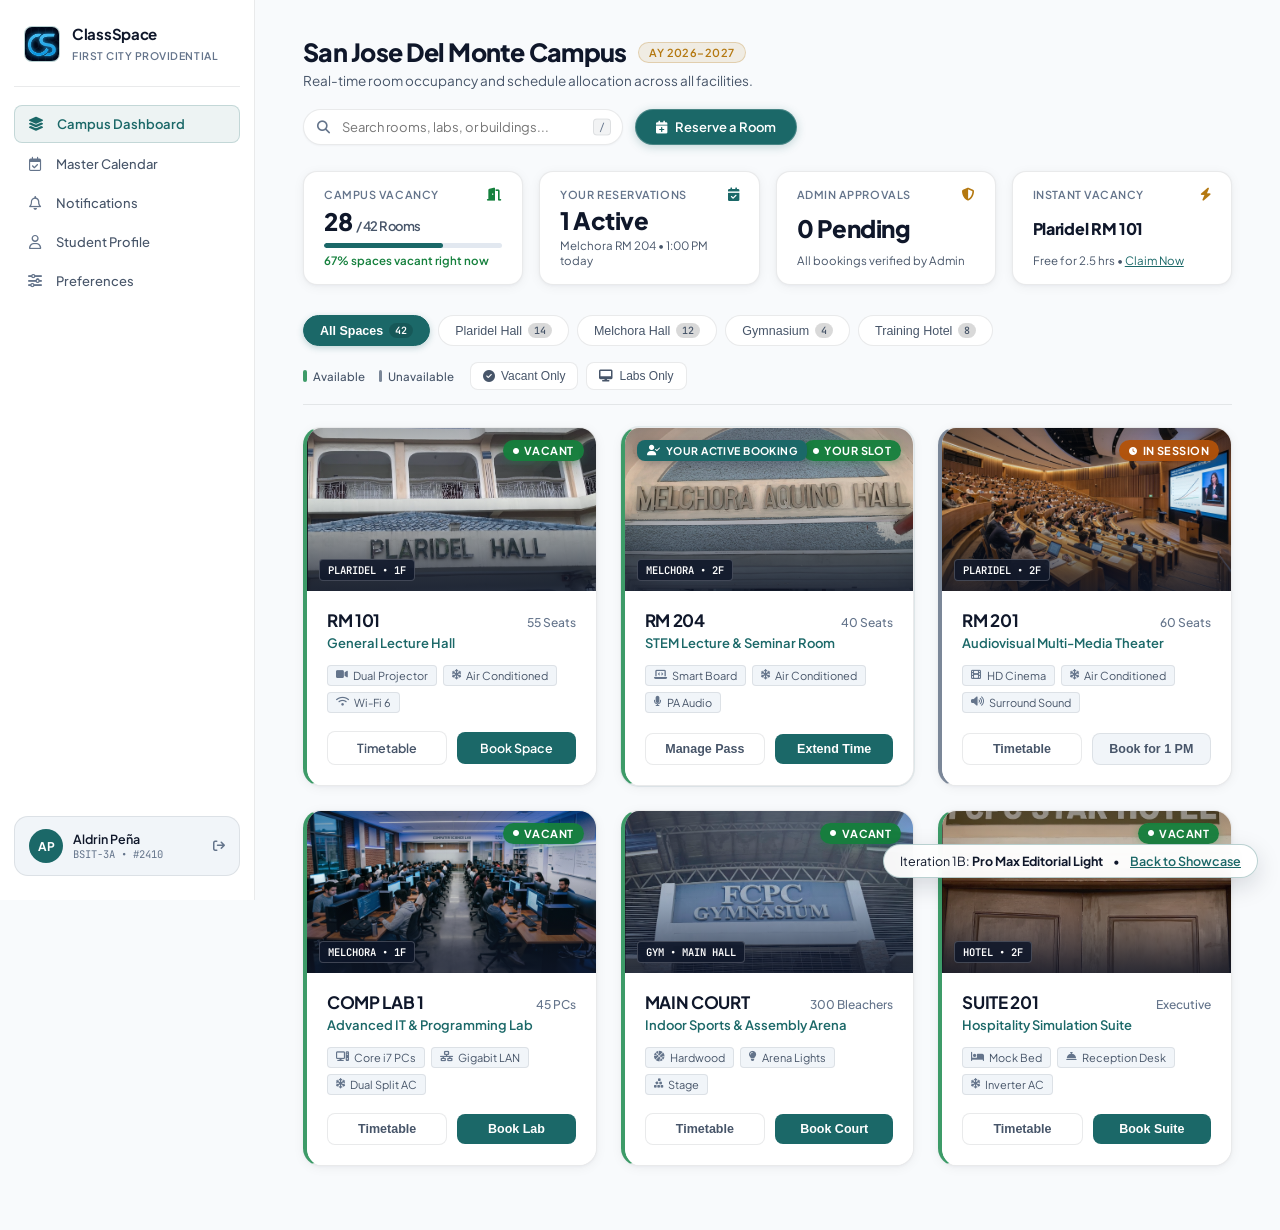
==== mockups/iteration_1_pro_max_light.html @ c7dbfd45 "fix: eliminate image 404s and map diverse campus room and hall photography" ====
<!DOCTYPE html>
<html lang="en">
<head>
    <meta charset="UTF-8">
    <meta name="viewport" content="width=device-width, initial-scale=1.0">
    <title>ClassSpace — Pro Max Editorial Light (Collegiate Ivory)</title>
    <link rel="preconnect" href="https://fonts.googleapis.com">
    <link rel="preconnect" href="https://fonts.gstatic.com" crossorigin>
    <link href="https://fonts.googleapis.com/css2?family=Plus+Jakarta+Sans:wght@400;500;600;700;800&family=JetBrains+Mono:wght@400;500;600&display=swap" rel="stylesheet">
    <link rel="stylesheet" href="https://cdnjs.cloudflare.com/ajax/libs/font-awesome/6.5.2/css/all.min.css">
    <style>
        :root {
            /* UI/UX Pro Max - Editorial Chalk & Collegiate Deep Teal */
            --bg-base: #F8FAFC;
            --bg-surface: #FFFFFF;
            --bg-card: #FFFFFF;
            --bg-card-hover: #F1F5F9;
            --bg-elevated: #F1F5F9;
            --bg-input: #FFFFFF;
            --border: rgba(15, 23, 42, 0.09);
            --border-hover: rgba(32, 117, 117, 0.5);
            --brand-teal: #1B6868;
            --brand-teal-light: #248282;
            --brand-teal-dim: rgba(27, 104, 104, 0.08);
            --brand-teal-glow: rgba(27, 104, 104, 0.2);
            --brand-gold: #B47810;
            --brand-gold-dim: rgba(180, 120, 16, 0.1);
            --text-high: #0F172A;
            --text-mid: #475569;
            --text-low: #64748B;
            --status-green: #15803D;
            --status-green-dim: rgba(21, 128, 61, 0.12);
            --status-amber: #B45309;
            --status-amber-dim: rgba(180, 83, 9, 0.12);
            --radius-xs: 6px;
            --radius-sm: 8px;
            --radius-md: 14px;
            --radius-lg: 18px;
            --radius-full: 9999px;
            --shadow-subtle: 0 2px 12px rgba(15, 23, 42, 0.05), 0 1px 3px rgba(15, 23, 42, 0.04);
            --shadow-float: 0 12px 28px -4px rgba(15, 23, 42, 0.12);
            --transition-smooth: all 0.22s cubic-bezier(0.16, 1, 0.3, 1);
        }

        * { margin: 0; padding: 0; box-sizing: border-box; }

        body {
            font-family: 'Plus Jakarta Sans', -apple-system, BlinkMacSystemFont, sans-serif;
            background-color: var(--bg-base);
            color: var(--text-high);
            min-height: 100vh;
            display: flex;
            overflow-x: hidden;
            -webkit-font-smoothing: antialiased;
        }

        *:focus-visible {
            outline: 2px solid var(--brand-teal);
            outline-offset: 2px;
        }

        .app-shell {
            display: flex;
            width: 100%;
            min-height: 100vh;
        }

        /* --- Sidebar Navigation --- */
        .sidebar {
            width: 255px;
            background-color: var(--bg-surface);
            border-right: 1px solid var(--border);
            display: flex;
            flex-direction: column;
            padding: 24px 14px;
            position: sticky;
            top: 0;
            height: 100vh;
            flex-shrink: 0;
            z-index: 20;
        }

        .brand-header {
            display: flex;
            align-items: center;
            gap: 12px;
            padding: 0 10px 22px;
            border-bottom: 1px solid var(--border);
            margin-bottom: 18px;
        }

        .brand-logo {
            width: 36px;
            height: 36px;
            border-radius: var(--radius-sm);
            background: var(--brand-teal-dim);
            border: 1px solid rgba(27, 104, 104, 0.25);
            display: flex;
            align-items: center;
            justify-content: center;
            overflow: hidden;
        }

        .brand-logo img {
            width: 100%;
            height: 100%;
            object-fit: cover;
        }

        .brand-info h2 {
            font-size: 15px;
            font-weight: 700;
            letter-spacing: -0.02em;
            color: var(--text-high);
        }

        .brand-info span {
            font-size: 10.5px;
            color: var(--text-low);
            font-weight: 600;
            letter-spacing: 0.05em;
            text-transform: uppercase;
        }

        .nav-list {
            display: flex;
            flex-direction: column;
            gap: 3px;
            flex: 1;
        }

        .nav-link {
            display: flex;
            align-items: center;
            gap: 12px;
            padding: 10px 12px;
            border-radius: var(--radius-sm);
            color: var(--text-mid);
            text-decoration: none;
            font-size: 13px;
            font-weight: 500;
            transition: var(--transition-smooth);
        }

        .nav-link i {
            width: 18px;
            font-size: 14px;
            text-align: center;
            color: var(--text-low);
            transition: var(--transition-smooth);
        }

        .nav-link:hover {
            color: var(--text-high);
            background-color: var(--bg-elevated);
        }

        .nav-link:hover i {
            color: var(--brand-teal);
        }

        .nav-link.active {
            color: var(--brand-teal);
            background-color: var(--brand-teal-dim);
            border: 1px solid rgba(27, 104, 104, 0.2);
            font-weight: 600;
        }

        .nav-link.active i {
            color: var(--brand-teal);
        }

        .sidebar-user {
            padding: 12px 14px;
            background: var(--bg-elevated);
            border: 1px solid var(--border);
            border-radius: var(--radius-md);
            display: flex;
            align-items: center;
            gap: 10px;
        }

        .user-avatar {
            width: 34px;
            height: 34px;
            border-radius: var(--radius-full);
            background: var(--brand-teal);
            color: white;
            display: flex;
            align-items: center;
            justify-content: center;
            font-weight: 700;
            font-size: 12px;
        }

        .user-meta {
            flex: 1;
            min-width: 0;
        }

        .user-name {
            font-size: 12.5px;
            font-weight: 600;
            color: var(--text-high);
            white-space: nowrap;
            overflow: hidden;
            text-overflow: ellipsis;
        }

        .user-sub {
            font-size: 10.5px;
            color: var(--text-low);
            font-family: 'JetBrains Mono', monospace;
        }

        /* --- Main Content --- */
        .main-content {
            flex: 1;
            padding: 36px 48px 64px;
            overflow-y: auto;
            max-width: 1440px;
        }

        /* --- Header --- */
        .page-header {
            display: flex;
            justify-content: space-between;
            align-items: center;
            margin-bottom: 26px;
            gap: 20px;
            flex-wrap: wrap;
        }

        .header-title-group h1 {
            font-size: 25px;
            font-weight: 800;
            letter-spacing: -0.03em;
            color: var(--text-high);
            display: flex;
            align-items: center;
            gap: 12px;
        }

        .header-pill {
            font-size: 11px;
            font-weight: 600;
            letter-spacing: 0.04em;
            text-transform: uppercase;
            padding: 3px 10px;
            background: var(--brand-gold-dim);
            color: var(--brand-gold);
            border-radius: var(--radius-full);
            border: 1px solid rgba(180, 120, 16, 0.25);
        }

        .header-title-group p {
            font-size: 13.5px;
            color: var(--text-mid);
            margin-top: 4px;
        }

        .header-actions {
            display: flex;
            align-items: center;
            gap: 12px;
        }

        .search-pill-box {
            position: relative;
            width: 320px;
        }

        .search-pill-box i {
            position: absolute;
            left: 14px;
            top: 50%;
            transform: translateY(-50%);
            color: var(--text-low);
            font-size: 13px;
        }

        .search-input {
            width: 100%;
            background: var(--bg-surface);
            border: 1px solid var(--border);
            border-radius: var(--radius-full);
            padding: 9px 38px 9px 38px;
            font-size: 13px;
            color: var(--text-high);
            font-family: inherit;
            outline: none;
            transition: var(--transition-smooth);
            box-shadow: 0 1px 2px rgba(15, 23, 42, 0.04);
        }

        .search-input:focus {
            border-color: var(--brand-teal);
            box-shadow: 0 0 0 3px var(--brand-teal-dim);
        }

        .search-kbd {
            position: absolute;
            right: 12px;
            top: 50%;
            transform: translateY(-50%);
            font-size: 10px;
            font-family: 'JetBrains Mono', monospace;
            color: var(--text-low);
            background: rgba(15, 23, 42, 0.05);
            padding: 1px 5px;
            border-radius: 4px;
            border: 1px solid var(--border);
        }

        .btn-primary-reserve {
            display: inline-flex;
            align-items: center;
            gap: 8px;
            background: var(--brand-teal);
            color: white;
            padding: 9px 20px;
            border-radius: var(--radius-full);
            font-size: 13px;
            font-weight: 600;
            text-decoration: none;
            border: 1px solid rgba(255, 255, 255, 0.2);
            box-shadow: 0 2px 10px rgba(27, 104, 104, 0.25);
            transition: var(--transition-smooth);
            cursor: pointer;
        }

        .btn-primary-reserve:hover {
            background: var(--brand-teal-light);
            transform: translateY(-1px);
            box-shadow: 0 6px 16px var(--brand-teal-glow);
        }

        .btn-primary-reserve:active {
            transform: scale(0.97) translateY(1px);
        }

        /* --- KPI Strip --- */
        .kpi-strip {
            display: grid;
            grid-template-columns: repeat(4, 1fr);
            gap: 16px;
            margin-bottom: 30px;
        }

        .kpi-card {
            background: var(--bg-surface);
            border: 1px solid var(--border);
            border-radius: var(--radius-md);
            padding: 16px 20px;
            display: flex;
            flex-direction: column;
            justify-content: space-between;
            box-shadow: var(--shadow-subtle);
            transition: var(--transition-smooth);
        }

        .kpi-card:hover {
            border-color: rgba(15, 23, 42, 0.18);
            transform: translateY(-2px);
            box-shadow: 0 6px 18px rgba(15, 23, 42, 0.08);
        }

        .kpi-top {
            display: flex;
            justify-content: space-between;
            align-items: center;
            margin-bottom: 6px;
        }

        .kpi-title {
            font-size: 11px;
            font-weight: 600;
            text-transform: uppercase;
            letter-spacing: 0.05em;
            color: var(--text-low);
        }

        .kpi-stat {
            font-size: 24px;
            font-weight: 800;
            letter-spacing: -0.02em;
            color: var(--text-high);
            line-height: 1.1;
        }

        .kpi-meter {
            height: 5px;
            background: #E2E8F0;
            border-radius: var(--radius-full);
            overflow: hidden;
            margin-top: 8px;
        }

        .kpi-meter-fill {
            height: 100%;
            width: 67%;
            background: var(--brand-teal);
            border-radius: var(--radius-full);
        }

        .kpi-desc {
            font-size: 11.5px;
            color: var(--status-green);
            font-weight: 600;
            margin-top: 5px;
        }

        /* --- Filter Bar --- */
        .filter-bar {
            display: flex;
            justify-content: space-between;
            align-items: center;
            margin-bottom: 22px;
            gap: 16px;
            flex-wrap: wrap;
            border-bottom: 1px solid var(--border);
            padding-bottom: 14px;
        }

        .pill-group {
            display: flex;
            align-items: center;
            gap: 8px;
            flex-wrap: wrap;
        }

        .pill-tab {
            padding: 7px 16px;
            border-radius: var(--radius-full);
            font-size: 12.5px;
            font-weight: 500;
            color: var(--text-mid);
            background: var(--bg-surface);
            border: 1px solid var(--border);
            cursor: pointer;
            transition: var(--transition-smooth);
            display: inline-flex;
            align-items: center;
            gap: 6px;
        }

        .pill-tab:hover {
            color: var(--text-high);
            border-color: rgba(15, 23, 42, 0.2);
        }

        .pill-tab.active {
            background: var(--brand-teal);
            color: white;
            border-color: var(--brand-teal);
            font-weight: 600;
            box-shadow: 0 2px 6px rgba(27, 104, 104, 0.25);
        }

        .pill-count {
            font-size: 10px;
            font-family: 'JetBrains Mono', monospace;
            background: rgba(0, 0, 0, 0.15);
            padding: 1px 6px;
            border-radius: 10px;
        }

        .quick-toggles {
            display: flex;
            align-items: center;
            gap: 8px;
        }

        .toggle-btn {
            font-size: 12px;
            color: var(--text-mid);
            background: var(--bg-surface);
            border: 1px solid var(--border);
            border-radius: var(--radius-sm);
            padding: 6px 12px;
            cursor: pointer;
            transition: var(--transition-smooth);
            display: inline-flex;
            align-items: center;
            gap: 6px;
        }

        .toggle-btn:hover {
            color: var(--text-high);
            border-color: rgba(15, 23, 42, 0.25);
        }

        .toggle-btn.active-filter {
            color: var(--status-green);
            background: var(--status-green-dim);
            border-color: rgba(21, 128, 61, 0.35);
            font-weight: 600;
        }

        /* --- 3-Column Room Grid --- */
        .rooms-grid {
            display: grid;
            grid-template-columns: repeat(3, 1fr);
            gap: 24px;
        }

        /* Consistent Room Card Shell with 4px Status Edge */
        .room-card {
            background: var(--bg-card);
            border: 1px solid var(--border);
            border-left: 4px solid var(--border); /* Signature status edge */
            border-radius: var(--radius-lg);
            overflow: hidden;
            display: flex;
            flex-direction: column;
            transition: var(--transition-smooth);
            box-shadow: var(--shadow-subtle);
            position: relative;
        }

        /* Status Edge Colors: Green for available, Gray for unavailable */
        .room-card[data-status="vacant"],
        .room-card.room-status-available {
            border-left-color: #3D9B68;
        }

        .room-card[data-status="busy"],
        .room-card.room-status-unavailable {
            border-left-color: #7B8798;
        }

        .room-card:hover {
            border-color: var(--border-hover);
            transform: translateY(-3px);
            box-shadow: var(--shadow-float);
        }

        .room-card[data-status="vacant"]:hover {
            border-left-color: #2e7d52;
            box-shadow: -2px 0 12px rgba(61, 155, 104, 0.3), var(--shadow-float);
        }

        .room-card[data-status="busy"]:hover {
            border-left-color: #64748b;
            box-shadow: -2px 0 10px rgba(123, 135, 152, 0.2), var(--shadow-float);
        }

        /* Room status edge legend */
        .room-status-legend {
            display: inline-flex;
            align-items: center;
            gap: 14px;
            color: var(--text-mid);
            font-size: 11.5px;
            font-weight: 500;
        }

        .legend-item {
            display: inline-flex;
            align-items: center;
            gap: 6px;
            white-space: nowrap;
        }

        .legend-edge-bar {
            width: 3.5px;
            height: 12px;
            border-radius: 2px;
            display: inline-block;
        }

        .legend-edge-available {
            background: #3D9B68;
        }

        .legend-edge-unavailable {
            background: #7B8798;
        }

        .room-card.user-active-space {
            box-shadow: 0 0 0 1px var(--brand-teal-dim), var(--shadow-subtle);
        }

        .active-anchor-badge {
            position: absolute;
            top: 12px;
            left: 12px;
            z-index: 5;
            background: var(--brand-teal);
            color: white;
            font-size: 10.5px;
            font-weight: 700;
            letter-spacing: 0.04em;
            text-transform: uppercase;
            padding: 4px 10px;
            border-radius: var(--radius-sm);
            box-shadow: 0 2px 8px rgba(15, 23, 42, 0.25);
            display: flex;
            align-items: center;
            gap: 6px;
        }

        .card-photo-box {
            position: relative;
            width: 100%;
            aspect-ratio: 16 / 9;
            overflow: hidden;
            background: #E2E8F0;
        }

        .card-photo-box img {
            width: 100%;
            height: 100%;
            object-fit: cover;
            transition: transform 0.5s ease;
            display: block;
        }

        .room-card:hover .card-photo-box img {
            transform: scale(1.04);
        }

        .photo-scrim {
            position: absolute;
            inset: 0;
            background: linear-gradient(180deg, rgba(15,23,42,0.3) 0%, transparent 40%, rgba(15,23,42,0.8) 100%);
            pointer-events: none;
        }

        .hall-pill {
            position: absolute;
            bottom: 10px;
            left: 12px;
            font-size: 10.5px;
            font-family: 'JetBrains Mono', monospace;
            font-weight: 600;
            color: #FFFFFF;
            background: rgba(15, 23, 42, 0.85);
            backdrop-filter: blur(8px);
            padding: 3px 8px;
            border-radius: 4px;
            border: 1px solid rgba(255, 255, 255, 0.2);
            transition: transform 0.35s cubic-bezier(0.16, 1, 0.3, 1);
        }

        .room-card:hover .hall-pill {
            transform: translateY(-50px);
        }

        .status-chip {
            position: absolute;
            top: 12px;
            right: 12px;
            font-size: 11px;
            font-weight: 700;
            letter-spacing: 0.04em;
            padding: 4px 10px;
            border-radius: var(--radius-full);
            display: inline-flex;
            align-items: center;
            gap: 5px;
            backdrop-filter: blur(8px);
        }

        .status-chip.vacant {
            background: rgba(21, 128, 61, 0.95);
            color: #FFFFFF;
            box-shadow: 0 2px 8px rgba(21, 128, 61, 0.3);
        }

        .status-chip.in-session {
            background: rgba(180, 83, 9, 0.95);
            color: #FFFFFF;
            box-shadow: 0 2px 8px rgba(180, 83, 9, 0.3);
        }

        .card-body {
            padding: 18px 20px 20px;
            display: flex;
            flex-direction: column;
            flex: 1;
            position: relative;
            background: #FFFFFF;
            z-index: 4;
            transition: transform 0.35s cubic-bezier(0.16, 1, 0.3, 1);
        }

        .room-card:hover .card-body {
            transform: translateY(-50px);
            margin-bottom: -50px;
        }

        .title-row {
            display: flex;
            justify-content: space-between;
            align-items: baseline;
            margin-bottom: 4px;
        }

        .room-code {
            font-size: 17px;
            font-weight: 700;
            letter-spacing: -0.02em;
            color: var(--text-high);
        }

        .room-seats {
            font-size: 12px;
            color: var(--text-low);
            font-weight: 500;
        }

        .room-desc-type {
            font-size: 13px;
            color: var(--brand-teal);
            font-weight: 600;
            margin-bottom: 14px;
        }

        .amenity-cluster {
            display: flex;
            gap: 6px;
            flex-wrap: wrap;
            margin-bottom: 16px;
        }

        .spec-badge {
            font-size: 11px;
            color: var(--text-mid);
            background: #F1F5F9;
            border: 1px solid var(--border);
            padding: 3px 8px;
            border-radius: 4px;
            display: inline-flex;
            align-items: center;
            gap: 5px;
        }

        .spec-badge i {
            color: var(--text-low);
            font-size: 10.5px;
        }

        /* Schedule Window Bar — Hidden by default, reveals on card hover */
        .schedule-strip {
            background: #F8FAFC;
            border: 1px solid transparent;
            border-radius: var(--radius-sm);
            padding: 0 12px !important;
            display: flex;
            justify-content: space-between;
            align-items: center;
            font-size: 12px;
            margin-top: auto;
            margin-bottom: 0 !important;
            max-height: 0 !important;
            opacity: 0 !important;
            overflow: hidden !important;
            transform: translateY(16px);
            pointer-events: none;
            visibility: hidden;
            transition: max-height 0.35s cubic-bezier(0.16, 1, 0.3, 1),
                        opacity 0.25s ease,
                        margin-bottom 0.35s cubic-bezier(0.16, 1, 0.3, 1),
                        padding 0.35s cubic-bezier(0.16, 1, 0.3, 1),
                        border-color 0.25s ease,
                        visibility 0.25s ease,
                        transform 0.35s cubic-bezier(0.16, 1, 0.3, 1);
        }

        .room-card:hover .schedule-strip {
            max-height: 50px !important;
            opacity: 1 !important;
            visibility: visible !important;
            margin-bottom: 16px !important;
            padding: 8px 12px !important;
            border-color: var(--border) !important;
            transform: translateY(0) !important;
            pointer-events: auto;
        }

        .strip-label {
            color: var(--text-low);
        }

        .strip-val {
            font-family: 'JetBrains Mono', monospace;
            font-weight: 600;
            color: var(--text-high);
        }

        .action-cluster {
            display: flex;
            align-items: center;
            gap: 10px;
        }

        .btn-subtle {
            flex: 1;
            padding: 8px 12px;
            border-radius: var(--radius-sm);
            background: var(--bg-surface);
            color: var(--text-mid);
            border: 1px solid var(--border);
            font-size: 12.5px;
            font-weight: 600;
            cursor: pointer;
            text-align: center;
            text-decoration: none;
            transition: var(--transition-smooth);
        }

        .btn-subtle:hover {
            color: var(--text-high);
            border-color: rgba(15, 23, 42, 0.25);
            background: var(--bg-elevated);
        }

        .btn-reserve-trigger {
            flex: 1;
            padding: 8px 12px;
            border-radius: var(--radius-sm);
            background: var(--brand-teal);
            color: white;
            border: none;
            font-size: 12.5px;
            font-weight: 600;
            cursor: pointer;
            text-align: center;
            text-decoration: none;
            transition: var(--transition-smooth);
        }

        .btn-reserve-trigger:hover {
            background: var(--brand-teal-light);
            box-shadow: 0 4px 12px var(--brand-teal-dim);
        }

        .mockup-switcher-float {
            position: fixed;
            bottom: 22px;
            right: 22px;
            background: rgba(255, 255, 255, 0.95);
            border: 1px solid rgba(27, 104, 104, 0.3);
            backdrop-filter: blur(12px);
            padding: 8px 16px;
            border-radius: var(--radius-full);
            font-size: 12.5px;
            color: var(--text-high);
            box-shadow: 0 8px 24px rgba(15, 23, 42, 0.15);
            display: flex;
            align-items: center;
            gap: 10px;
            z-index: 999;
        }

        .mockup-switcher-float a {
            color: var(--brand-teal);
            text-decoration: underline;
            font-weight: 600;
        }

        @media (max-width: 1200px) {
            .rooms-grid { grid-template-columns: repeat(2, 1fr); }
            .kpi-strip { grid-template-columns: repeat(2, 1fr); }
        }
        @media (max-width: 768px) {
            .rooms-grid { grid-template-columns: 1fr; }
            .kpi-strip { grid-template-columns: 1fr; }
            .sidebar { display: none; }
            .main-content { padding: 20px; }
            .search-pill-box { width: 100%; }
        }
    </style>
</head>
<body>

<div class="app-shell">

    <!-- SIDEBAR -->
    <aside class="sidebar">
        <div class="brand-header">
            <div class="brand-logo">
                <img src="../public/images/logo.png" alt="ClassSpace">
            </div>
            <div class="brand-info">
                <h2>ClassSpace</h2>
                <span>First City Providential</span>
            </div>
        </div>

        <nav class="nav-list">
            <a href="#" class="nav-link active">
                <i class="fa-solid fa-layer-group"></i>
                <span>Campus Dashboard</span>
            </a>
            <a href="#" class="nav-link">
                <i class="fa-regular fa-calendar-check"></i>
                <span>Master Calendar</span>
            </a>
            <a href="#" class="nav-link">
                <i class="fa-regular fa-bell"></i>
                <span>Notifications</span>
            </a>
            <a href="#" class="nav-link">
                <i class="fa-regular fa-user"></i>
                <span>Student Profile</span>
            </a>
            <a href="#" class="nav-link">
                <i class="fa-solid fa-sliders"></i>
                <span>Preferences</span>
            </a>
        </nav>

        <div class="sidebar-user">
            <div class="user-avatar">AP</div>
            <div class="user-meta">
                <div class="user-name">Aldrin Peña</div>
                <div class="user-sub">BSIT-3A &bull; #2410</div>
            </div>
            <i class="fa-solid fa-arrow-right-from-bracket" style="color:var(--text-low); font-size:12px; cursor:pointer;" title="Sign out"></i>
        </div>
    </aside>

    <!-- MAIN CONTENT -->
    <main class="main-content">

        <header class="page-header">
            <div class="header-title-group">
                <h1>
                    San Jose Del Monte Campus
                    <span class="header-pill">AY 2026–2027</span>
                </h1>
                <p>Real-time room occupancy and schedule allocation across all facilities.</p>
            </div>

            <div class="header-actions">
                <div class="search-pill-box">
                    <i class="fa-solid fa-magnifying-glass"></i>
                    <input type="text" class="search-input" placeholder="Search rooms, labs, or buildings...">
                    <span class="search-kbd">/</span>
                </div>
                <a href="../app/views/reserve_view.php" class="btn-primary-reserve">
                    <i class="fa-solid fa-calendar-plus"></i>
                    <span>Reserve a Room</span>
                </a>
            </div>
        </header>

        <!-- Structured KPI Strip -->
        <section class="kpi-strip">
            <div class="kpi-card">
                <div class="kpi-top">
                    <span class="kpi-title">Campus Vacancy</span>
                    <i class="fa-solid fa-door-open" style="color:var(--status-green); font-size:13px;"></i>
                </div>
                <div class="kpi-stat">
                    28 <span style="font-size:13px; font-weight:600; color:var(--text-mid);">/ 42 Rooms</span>
                </div>
                <div class="kpi-meter">
                    <div class="kpi-meter-fill"></div>
                </div>
                <div class="kpi-desc">67% spaces vacant right now</div>
            </div>

            <div class="kpi-card">
                <div class="kpi-top">
                    <span class="kpi-title">Your Reservations</span>
                    <i class="fa-solid fa-calendar-check" style="color:var(--brand-teal); font-size:13px;"></i>
                </div>
                <div class="kpi-stat">1 Active</div>
                <div class="kpi-desc" style="color:var(--text-mid); font-weight:normal;">Melchora RM 204 &bull; 1:00 PM today</div>
            </div>

            <div class="kpi-card">
                <div class="kpi-top">
                    <span class="kpi-title">Admin Approvals</span>
                    <i class="fa-solid fa-shield-halved" style="color:var(--brand-gold); font-size:13px;"></i>
                </div>
                <div class="kpi-stat">0 Pending</div>
                <div class="kpi-desc" style="color:var(--text-mid); font-weight:normal;">All bookings verified by Admin</div>
            </div>

            <div class="kpi-card">
                <div class="kpi-top">
                    <span class="kpi-title">Instant Vacancy</span>
                    <i class="fa-solid fa-bolt" style="color:var(--brand-gold); font-size:13px;"></i>
                </div>
                <div class="kpi-stat" style="font-size:16px; margin-top:2px;">Plaridel RM 101</div>
                <div class="kpi-desc" style="color:var(--text-mid); font-weight:normal;">Free for 2.5 hrs &bull; <a href="#" style="color:var(--brand-teal); text-decoration:underline;">Claim Now</a></div>
            </div>
        </section>

        <!-- Filter Bar -->
        <div class="filter-bar">
            <div class="pill-group">
                <button class="pill-tab active">All Spaces <span class="pill-count">42</span></button>
                <button class="pill-tab">Plaridel Hall <span class="pill-count">14</span></button>
                <button class="pill-tab">Melchora Hall <span class="pill-count">12</span></button>
                <button class="pill-tab">Gymnasium <span class="pill-count">4</span></button>
                <button class="pill-tab">Training Hotel <span class="pill-count">8</span></button>
            </div>

            <div style="display:flex; align-items:center; gap:16px; flex-wrap:wrap;">
                <div class="room-status-legend">
                    <span class="legend-item"><span class="legend-edge-bar legend-edge-available"></span> Available</span>
                    <span class="legend-item"><span class="legend-edge-bar legend-edge-unavailable"></span> Unavailable</span>
                </div>

                <div class="quick-toggles">
                    <button class="toggle-btn"><i class="fa-solid fa-circle-check"></i> Vacant Only</button>
                    <button class="toggle-btn"><i class="fa-solid fa-desktop"></i> Labs Only</button>
                </div>
            </div>
        </div>

        <!-- 3-Column Grid -->
        <div class="rooms-grid">

            <!-- Card 1 -->
            <article class="room-card room-status-available" data-status="vacant">
                <div class="card-photo-box">
                    <img src="../public/images/plaridel.jpeg" alt="Plaridel Hall Room 101">
                    <div class="photo-scrim"></div>
                    <span class="hall-pill">PLARIDEL &bull; 1F</span>
                    <span class="status-chip vacant">
                        <i class="fa-solid fa-circle" style="font-size:6px;"></i> VACANT
                    </span>
                </div>
                <div class="card-body">
                    <div class="title-row">
                        <h3 class="room-code">RM 101</h3>
                        <span class="room-seats">55 Seats</span>
                    </div>
                    <div class="room-desc-type">General Lecture Hall</div>
                    <div class="amenity-cluster">
                        <span class="spec-badge"><i class="fa-solid fa-video"></i> Dual Projector</span>
                        <span class="spec-badge"><i class="fa-solid fa-snowflake"></i> Air Conditioned</span>
                        <span class="spec-badge"><i class="fa-solid fa-wifi"></i> Wi-Fi 6</span>
                    </div>
                    <div class="schedule-strip">
                        <span class="strip-label">Availability Window:</span>
                        <span class="strip-val">Free until 2:30 PM</span>
                    </div>
                    <div class="action-cluster">
                        <a href="#" class="btn-subtle">Timetable</a>
                        <a href="../app/views/reserve_view.php?room_id=1" class="btn-reserve-trigger">Book Space</a>
                    </div>
                </div>
            </article>

            <!-- Card 2 (User active space) -->
            <article class="room-card user-active-space room-status-available" data-status="vacant">
                <div class="active-anchor-badge">
                    <i class="fa-solid fa-user-check"></i> Your Active Booking
                </div>
                <div class="card-photo-box">
                    <img src="../public/images/melchora.jpg" alt="Melchora Hall Room 204">
                    <div class="photo-scrim"></div>
                    <span class="hall-pill">MELCHORA &bull; 2F</span>
                    <span class="status-chip vacant">
                        <i class="fa-solid fa-circle" style="font-size:6px;"></i> YOUR SLOT
                    </span>
                </div>
                <div class="card-body">
                    <div class="title-row">
                        <h3 class="room-code">RM 204</h3>
                        <span class="room-seats">40 Seats</span>
                    </div>
                    <div class="room-desc-type">STEM Lecture &amp; Seminar Room</div>
                    <div class="amenity-cluster">
                        <span class="spec-badge"><i class="fa-solid fa-laptop-code"></i> Smart Board</span>
                        <span class="spec-badge"><i class="fa-solid fa-snowflake"></i> Air Conditioned</span>
                        <span class="spec-badge"><i class="fa-solid fa-microphone"></i> PA Audio</span>
                    </div>
                    <div class="schedule-strip" style="border-color:rgba(27,104,104,0.3); background:var(--brand-teal-dim);">
                        <span class="strip-label" style="color:var(--brand-teal);">Reserved for you:</span>
                        <span class="strip-val" style="color:var(--brand-teal);">1:00 PM – 3:00 PM</span>
                    </div>
                    <div class="action-cluster">
                        <button class="btn-subtle">Manage Pass</button>
                        <button class="btn-reserve-trigger">Extend Time</button>
                    </div>
                </div>
            </article>

            <!-- Card 3 -->
            <article class="room-card room-status-unavailable" data-status="busy">
                <div class="card-photo-box">
                    <img src="../public/images/lecture_hall.jpg" alt="Plaridel Hall Room 201">
                    <div class="photo-scrim"></div>
                    <span class="hall-pill">PLARIDEL &bull; 2F</span>
                    <span class="status-chip in-session">
                        <i class="fa-solid fa-clock" style="font-size:8px;"></i> IN SESSION
                    </span>
                </div>
                <div class="card-body">
                    <div class="title-row">
                        <h3 class="room-code">RM 201</h3>
                        <span class="room-seats">60 Seats</span>
                    </div>
                    <div class="room-desc-type">Audiovisual Multi-Media Theater</div>
                    <div class="amenity-cluster">
                        <span class="spec-badge"><i class="fa-solid fa-film"></i> HD Cinema</span>
                        <span class="spec-badge"><i class="fa-solid fa-snowflake"></i> Air Conditioned</span>
                        <span class="spec-badge"><i class="fa-solid fa-volume-high"></i> Surround Sound</span>
                    </div>
                    <div class="schedule-strip">
                        <span class="strip-label">Occupied (ENGL 101):</span>
                        <span class="strip-val">Clears at 1:00 PM</span>
                    </div>
                    <div class="action-cluster">
                        <button class="btn-subtle">Timetable</button>
                        <button class="btn-subtle" style="background:#F1F5F9;">Book for 1 PM</button>
                    </div>
                </div>
            </article>

            <!-- Card 4 -->
            <article class="room-card room-status-available" data-status="vacant">
                <div class="card-photo-box">
                    <img src="../public/images/computer_lab.jpg" alt="Melchora Computer Lab">
                    <div class="photo-scrim"></div>
                    <span class="hall-pill">MELCHORA &bull; 1F</span>
                    <span class="status-chip vacant">
                        <i class="fa-solid fa-circle" style="font-size:6px;"></i> VACANT
                    </span>
                </div>
                <div class="card-body">
                    <div class="title-row">
                        <h3 class="room-code">COMP LAB 1</h3>
                        <span class="room-seats">45 PCs</span>
                    </div>
                    <div class="room-desc-type">Advanced IT &amp; Programming Lab</div>
                    <div class="amenity-cluster">
                        <span class="spec-badge"><i class="fa-solid fa-computer"></i> Core i7 PCs</span>
                        <span class="spec-badge"><i class="fa-solid fa-network-wired"></i> Gigabit LAN</span>
                        <span class="spec-badge"><i class="fa-solid fa-snowflake"></i> Dual Split AC</span>
                    </div>
                    <div class="schedule-strip">
                        <span class="strip-label">Availability Window:</span>
                        <span class="strip-val">Free until 4:00 PM</span>
                    </div>
                    <div class="action-cluster">
                        <button class="btn-subtle">Timetable</button>
                        <button class="btn-reserve-trigger">Book Lab</button>
                    </div>
                </div>
            </article>

            <!-- Card 5 -->
            <article class="room-card room-status-available" data-status="vacant">
                <div class="card-photo-box">
                    <img src="../public/images/gym.png" alt="College Gymnasium">
                    <div class="photo-scrim"></div>
                    <span class="hall-pill">GYM &bull; MAIN HALL</span>
                    <span class="status-chip vacant">
                        <i class="fa-solid fa-circle" style="font-size:6px;"></i> VACANT
                    </span>
                </div>
                <div class="card-body">
                    <div class="title-row">
                        <h3 class="room-code">MAIN COURT</h3>
                        <span class="room-seats">300 Bleachers</span>
                    </div>
                    <div class="room-desc-type">Indoor Sports &amp; Assembly Arena</div>
                    <div class="amenity-cluster">
                        <span class="spec-badge"><i class="fa-solid fa-basketball"></i> Hardwood</span>
                        <span class="spec-badge"><i class="fa-solid fa-lightbulb"></i> Arena Lights</span>
                        <span class="spec-badge"><i class="fa-solid fa-cubes-stacked"></i> Stage</span>
                    </div>
                    <div class="schedule-strip">
                        <span class="strip-label">Availability Window:</span>
                        <span class="strip-val">Free until 3:00 PM</span>
                    </div>
                    <div class="action-cluster">
                        <button class="btn-subtle">Timetable</button>
                        <button class="btn-reserve-trigger">Book Court</button>
                    </div>
                </div>
            </article>

            <!-- Card 6 -->
            <article class="room-card room-status-available" data-status="vacant">
                <div class="card-photo-box">
                    <img src="../public/images/hotel.jpeg" alt="FCPC Hotel">
                    <div class="photo-scrim"></div>
                    <span class="hall-pill">HOTEL &bull; 2F</span>
                    <span class="status-chip vacant">
                        <i class="fa-solid fa-circle" style="font-size:6px;"></i> VACANT
                    </span>
                </div>
                <div class="card-body">
                    <div class="title-row">
                        <h3 class="room-code">SUITE 201</h3>
                        <span class="room-seats">Executive</span>
                    </div>
                    <div class="room-desc-type">Hospitality Simulation Suite</div>
                    <div class="amenity-cluster">
                        <span class="spec-badge"><i class="fa-solid fa-bed"></i> Mock Bed</span>
                        <span class="spec-badge"><i class="fa-solid fa-bell-concierge"></i> Reception Desk</span>
                        <span class="spec-badge"><i class="fa-solid fa-snowflake"></i> Inverter AC</span>
                    </div>
                    <div class="schedule-strip">
                        <span class="strip-label">Practicum Window:</span>
                        <span class="strip-val">Open for Booking</span>
                    </div>
                    <div class="action-cluster">
                        <button class="btn-subtle">Timetable</button>
                        <button class="btn-reserve-trigger">Book Suite</button>
                    </div>
                </div>
            </article>

        </div>

    </main>

</div>

<div class="mockup-switcher-float">
    <span>Iteration 1B: <strong>Pro Max Editorial Light</strong></span>
    &bull; <a href="index.html">Back to Showcase</a>
</div>

</body>
</html>
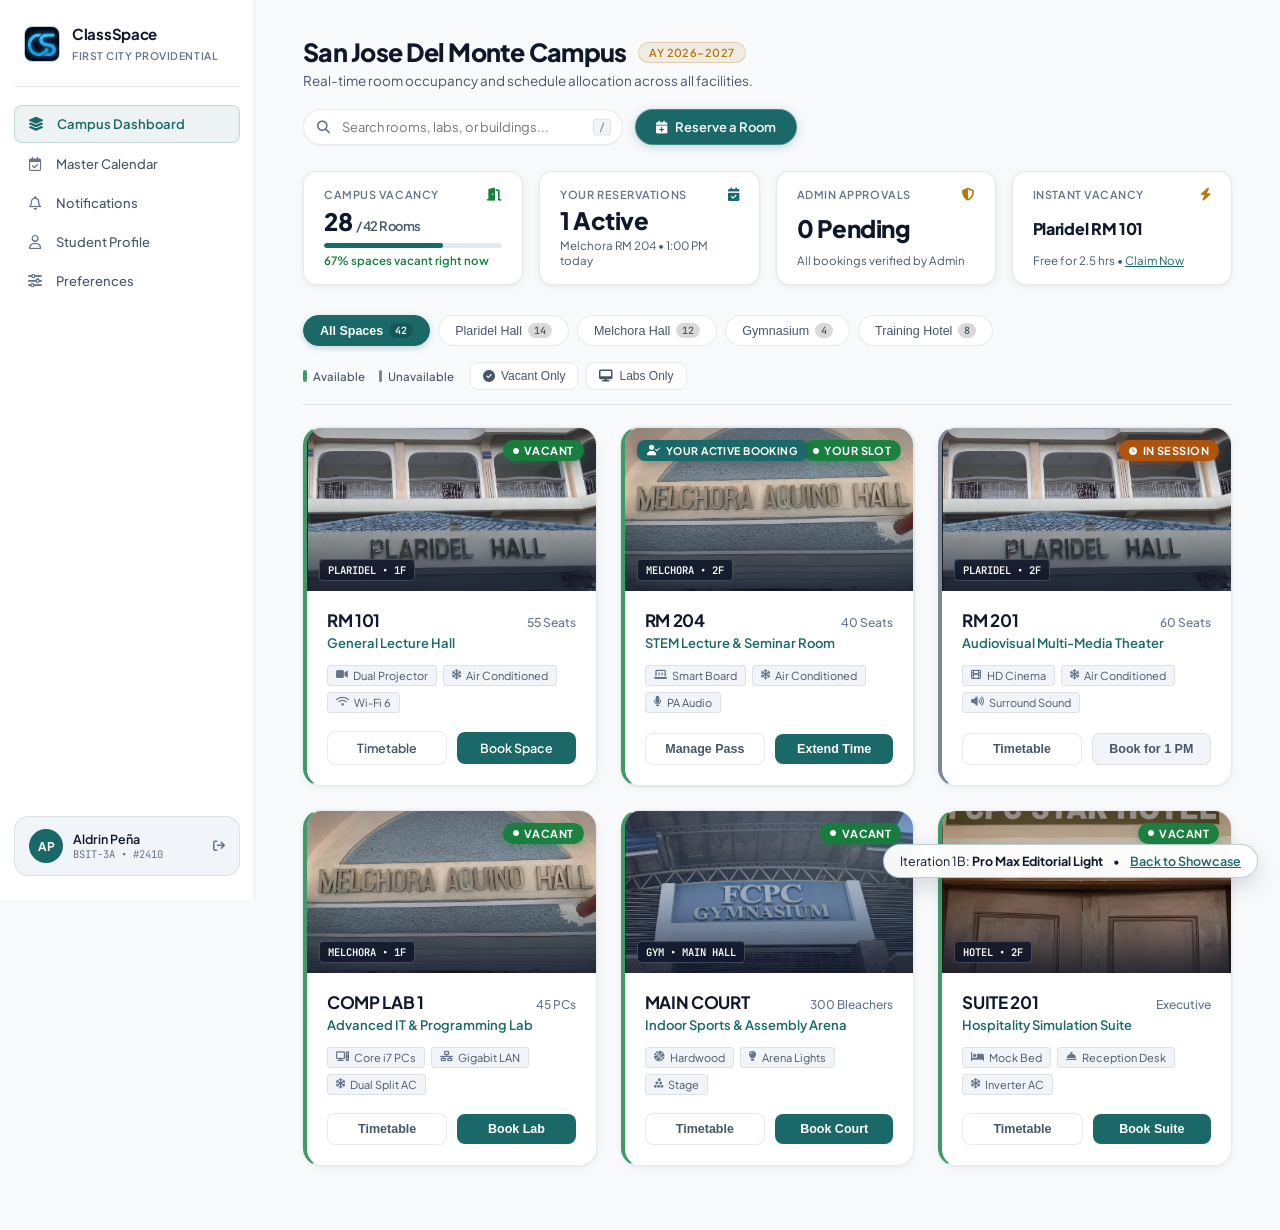
==== commit a8022a50: "revert: remove AI generated images and use only authentic GitHub FCPC assets" ====
--- a/mockups/iteration_1_pro_max_light.html
+++ b/mockups/iteration_1_pro_max_light.html
@@ -1087,7 +1087,7 @@
             <!-- Card 3 -->
             <article class="room-card room-status-unavailable" data-status="busy">
                 <div class="card-photo-box">
-                    <img src="../public/images/lecture_hall.jpg" alt="Plaridel Hall Room 201">
+                    <img src="../public/images/plaridel.jpeg" alt="Plaridel Hall Room 201">
                     <div class="photo-scrim"></div>
                     <span class="hall-pill">PLARIDEL &bull; 2F</span>
                     <span class="status-chip in-session">
@@ -1119,7 +1119,7 @@
             <!-- Card 4 -->
             <article class="room-card room-status-available" data-status="vacant">
                 <div class="card-photo-box">
-                    <img src="../public/images/computer_lab.jpg" alt="Melchora Computer Lab">
+                    <img src="../public/images/melchora.jpg" alt="Melchora Computer Lab">
                     <div class="photo-scrim"></div>
                     <span class="hall-pill">MELCHORA &bull; 1F</span>
                     <span class="status-chip vacant">
